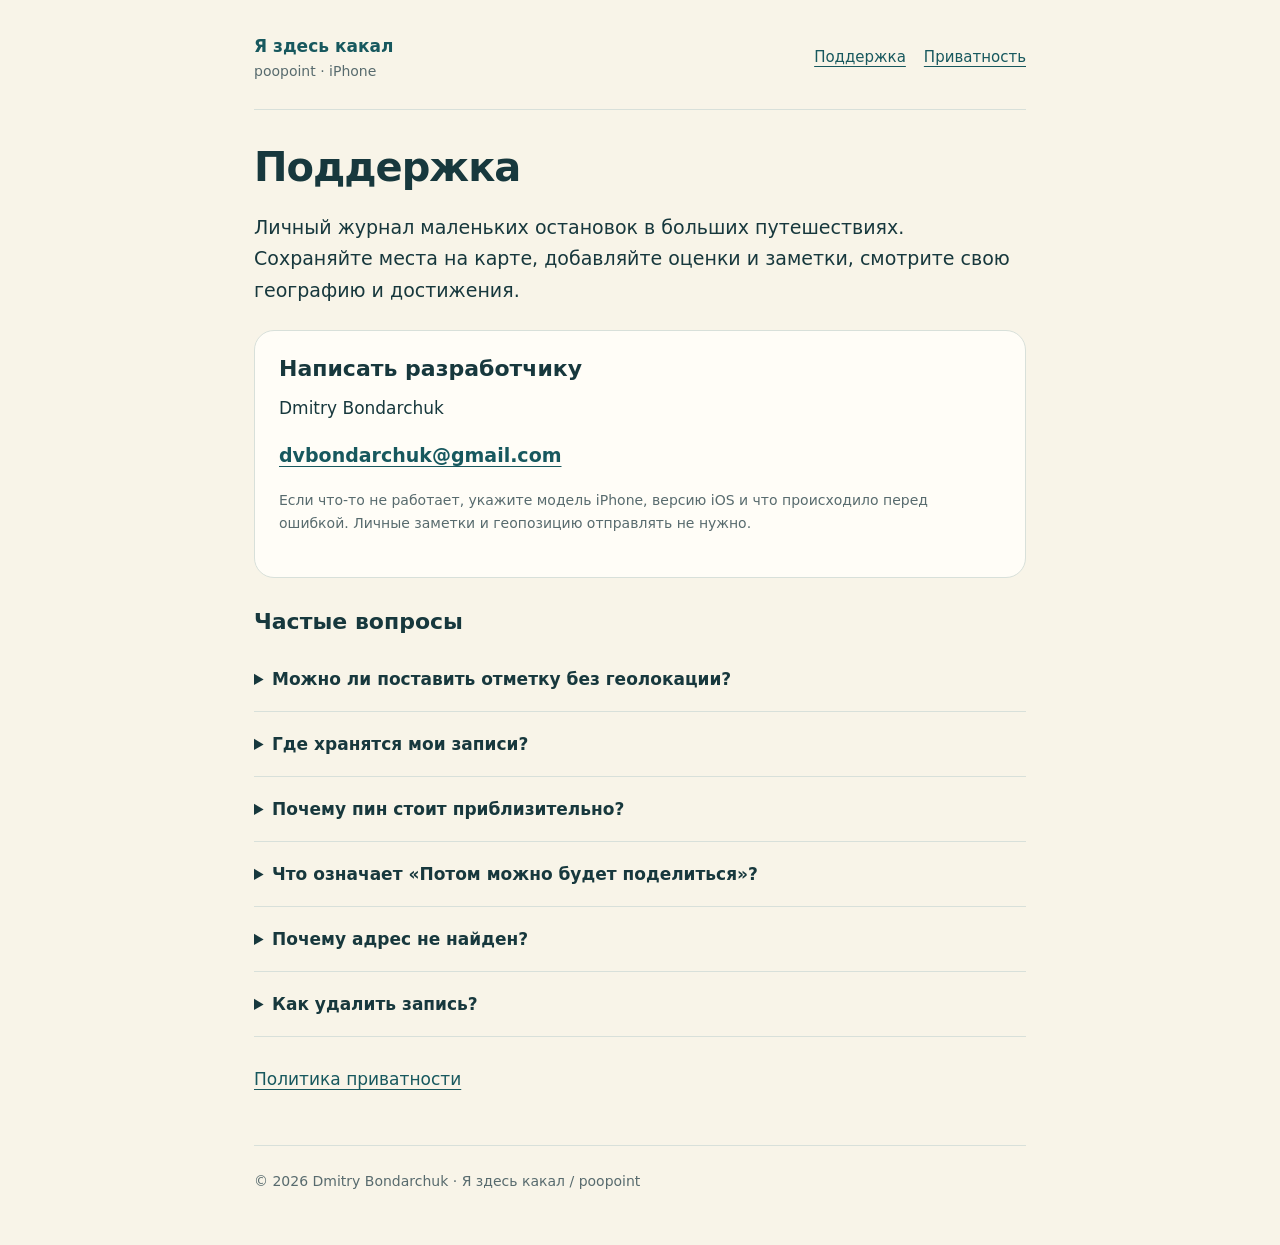
==== index.html @ c4713e23 "Publish support and privacy pages for poopoint" ====
<!doctype html>
<html lang="ru">
<head>
  <meta charset="utf-8"><meta name="viewport" content="width=device-width,initial-scale=1">
  <title>Я здесь какал — поддержка</title>
  <meta name="description" content="Поддержка iPhone-приложения «Я здесь какал»: личный журнал остановок на карте, контакты разработчика и ответы на вопросы.">
  <link rel="stylesheet" href="style.css">
  <link rel="icon" type="image/svg+xml" href="data:image/svg+xml,%3Csvg xmlns='http://www.w3.org/2000/svg' viewBox='0 0 32 32'%3E%3Crect width='32' height='32' rx='8' fill='%2317585e'/%3E%3Cpath d='M16 6a7 7 0 0 0-7 7c0 5 7 13 7 13s7-8 7-13a7 7 0 0 0-7-7Z' fill='%23f8f4e8'/%3E%3Ccircle cx='16' cy='13' r='3' fill='%23ef8a73'/%3E%3C/svg%3E">
</head>
<body>
<a class="skip" href="#content">Перейти к содержимому</a>
<div class="wrap">
  <header><a class="brand" href="index.html">Я здесь какал<span>poopoint · iPhone</span></a><nav aria-label="Навигация"><a href="index.html" aria-current="page">Поддержка</a><a href="privacy.html">Приватность</a></nav></header>
  <main id="content">
    <h1>Поддержка</h1>
    <p class="intro">Личный журнал маленьких остановок в больших путешествиях. Сохраняйте места на карте, добавляйте оценки и заметки, смотрите свою географию и достижения.</p>
    <div class="card"><h2 style="margin-top:0">Написать разработчику</h2><p>Dmitry Bondarchuk</p><p class="contact"><a href="mailto:dvbondarchuk@gmail.com?subject=Poopoint%20%E2%80%94%20%D0%BF%D0%BE%D0%B4%D0%B4%D0%B5%D1%80%D0%B6%D0%BA%D0%B0">dvbondarchuk@gmail.com</a></p><p class="meta">Если что-то не работает, укажите модель iPhone, версию iOS и что происходило перед ошибкой. Личные заметки и геопозицию отправлять не нужно.</p></div>
    <h2>Частые вопросы</h2>
    <details><summary>Можно ли поставить отметку без геолокации?</summary><p>Да. Удерживайте палец на нужной точке карты — откроется форма новой отметки. Если хотите разрешить геолокацию, откройте системные Настройки → приложение → Геопозиция.</p></details>
    <details><summary>Где хранятся мои записи?</summary><p>В локальном хранилище приложения на вашем iPhone. У приложения нет аккаунтов, публичной ленты или синхронизации CloudKit. Данные могут включаться в стандартную резервную копию устройства согласно вашим настройкам Apple.</p></details>
    <details><summary>Почему пин стоит приблизительно?</summary><p>Перед сохранением координаты округляются до сетки около 80 метров. Это уменьшает точность личного журнала. Округление не делает отметку анонимной.</p></details>
    <details><summary>Что означает «Потом можно будет поделиться»?</summary><p>Это локальное пожелание на будущее. Оно ничего не публикует и не отправляет другим людям. Сейчас обе настройки видимости сохраняют запись только на устройстве.</p></details>
    <details><summary>Почему адрес не найден?</summary><p>Адрес определяет сервис Apple по округлённой точке. Без сети или при ошибке сервиса запись всё равно сохраняется. В деталях отметки можно повторить поиск адреса позже.</p></details>
    <details><summary>Как удалить запись?</summary><p>Откройте отметку на карте или в истории, нажмите «Удалить отметку» и подтвердите действие. Отметка исчезнет из журнала. Удаление приложения также удаляет его локальное хранилище; резервные копии управляются отдельно в настройках Apple.</p></details>
    <p style="margin-top:28px"><a href="privacy.html">Политика приватности</a></p>
  </main>
  <footer>© 2026 Dmitry Bondarchuk · Я здесь какал / poopoint</footer>
</div>
</body></html>
---- style.css ----
:root{color-scheme:light dark;--paper:#f8f4e8;--card:#fffdf7;--ink:#17383d;--muted:#586b6e;--line:#d8e0da;--accent:#17585e;--coral:#ef8a73}
*{box-sizing:border-box}body{margin:0;background:var(--paper);color:var(--ink);font:17px/1.65 system-ui,-apple-system,BlinkMacSystemFont,sans-serif}a{color:var(--accent);text-underline-offset:4px}a:hover{opacity:.8}a:focus-visible{outline:3px solid var(--accent);outline-offset:5px;border-radius:3px}.wrap{max-width:820px;margin:auto;padding:32px 24px 52px}header{display:flex;justify-content:space-between;align-items:center;gap:20px;padding-bottom:26px;border-bottom:1px solid var(--line)}.brand{font-weight:700;text-decoration:none}.brand span{font-weight:400;color:var(--muted);display:block;font-size:14px}nav{display:flex;gap:18px;flex-wrap:wrap;font-size:15px}main{padding:34px 0}h1{font-size:clamp(28px,6vw,40px);line-height:1.15;letter-spacing:-.025em;margin:0 0 22px}h2{font-size:22px;line-height:1.3;margin:30px 0 10px}p{margin:0 0 18px}.intro{font-size:19px}.card{border:1px solid var(--line);border-radius:20px;background:var(--card);padding:24px;margin:24px 0}.contact{font-size:19px;font-weight:600;overflow-wrap:anywhere}.meta,footer{color:var(--muted);font-size:14px}footer{border-top:1px solid var(--line);padding-top:24px}li{margin:10px 0}ul,ol{padding-left:24px}.notice{border-left:3px solid var(--coral);padding:4px 0 4px 18px}details{border-bottom:1px solid var(--line);padding:18px 0}summary{font-weight:600;cursor:pointer}details p{margin:14px 0 0}.skip{position:absolute;left:24px;top:-100px}.skip:focus{top:12px;background:var(--card);padding:10px} @media(max-width:560px){header{align-items:flex-start;flex-direction:column}.wrap{padding:24px 20px 36px}.card{padding:20px}}@media(prefers-color-scheme:dark){:root{--paper:#102126;--card:#1d3036;--ink:#f4f5ec;--muted:#b3c7c8;--line:#345057;--accent:#8bd3cc;--coral:#f09880}}

main{overflow-wrap:anywhere}
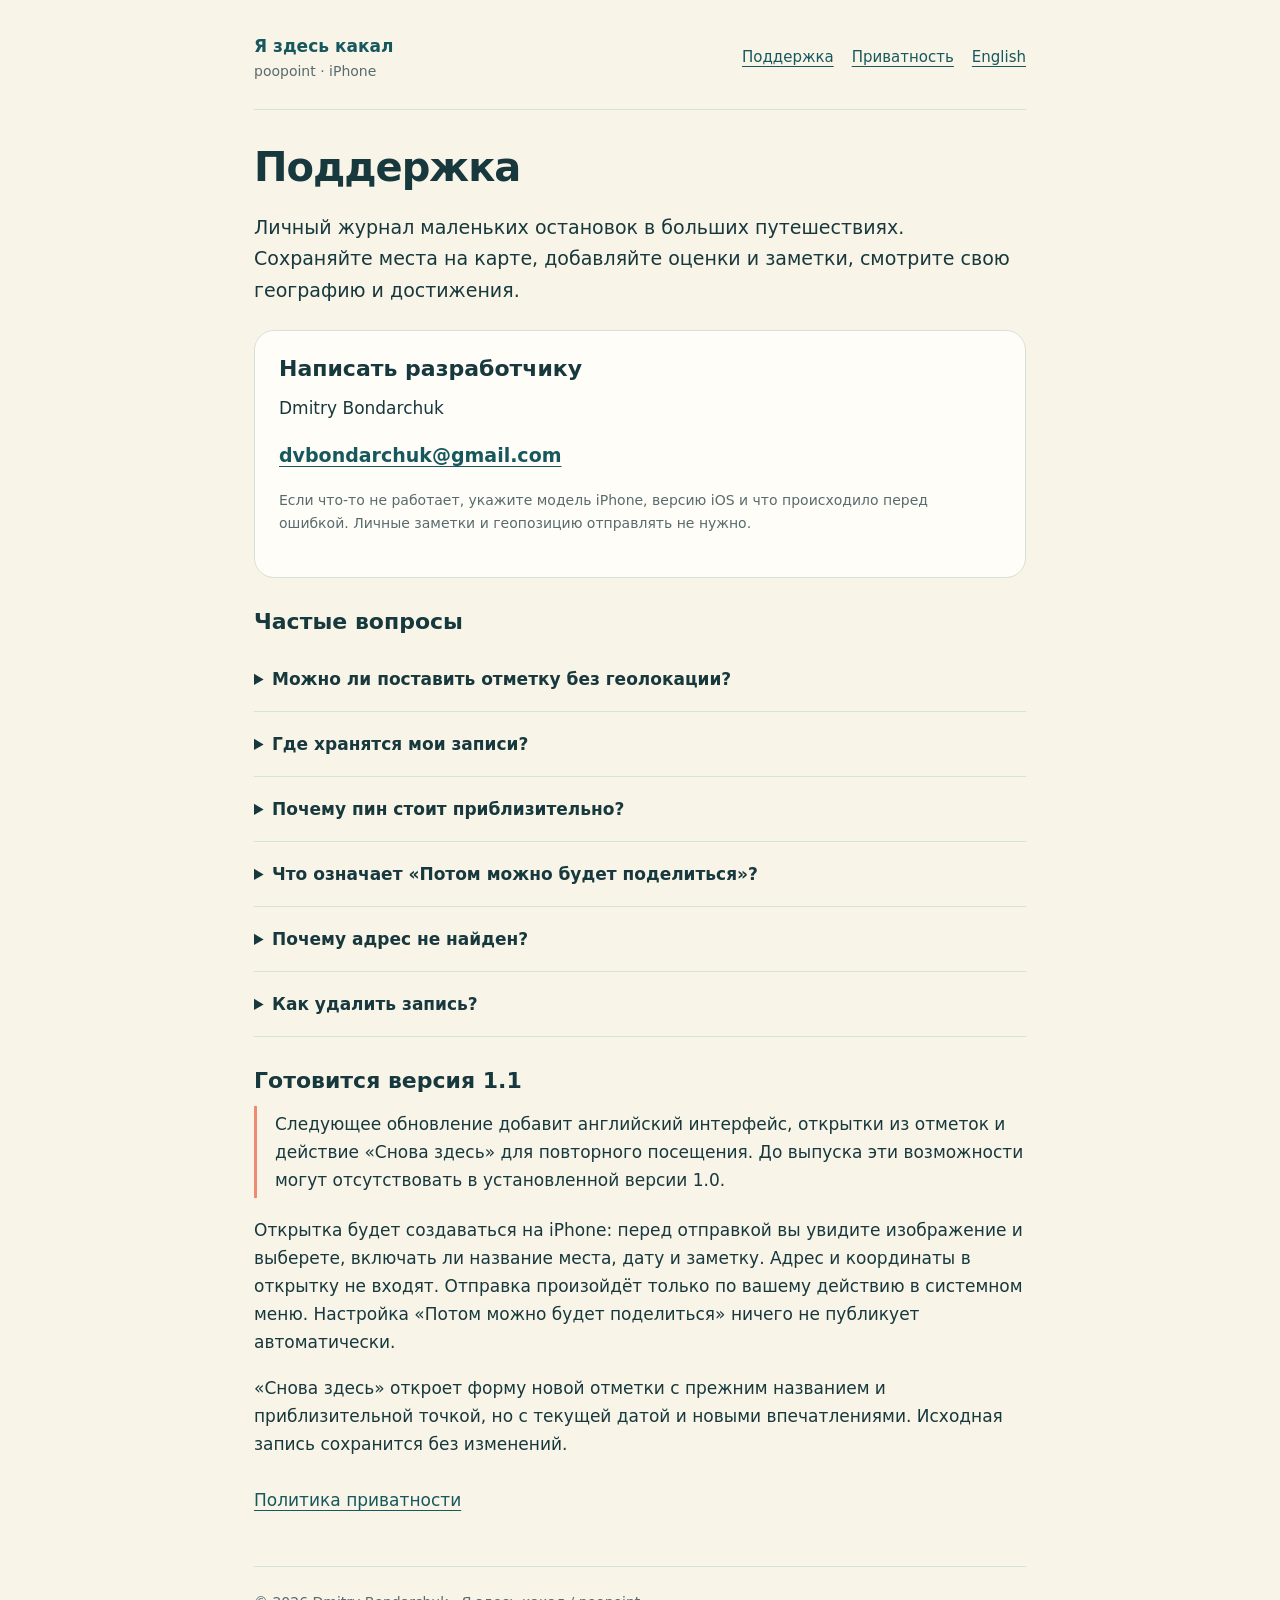
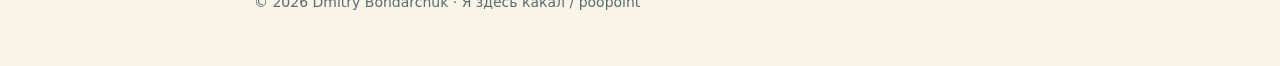
==== commit fc50990e: "Add English support and privacy pages for upcoming 1.1" ====
--- a/index.html
+++ b/index.html
@@ -10,7 +10,7 @@
 <body>
 <a class="skip" href="#content">Перейти к содержимому</a>
 <div class="wrap">
-  <header><a class="brand" href="index.html">Я здесь какал<span>poopoint · iPhone</span></a><nav aria-label="Навигация"><a href="index.html" aria-current="page">Поддержка</a><a href="privacy.html">Приватность</a></nav></header>
+  <header><a class="brand" href="index.html">Я здесь какал<span>poopoint · iPhone</span></a><nav aria-label="Навигация"><a href="index.html" aria-current="page">Поддержка</a><a href="privacy.html">Приватность</a><a href="en/index.html" lang="en" hreflang="en">English</a></nav></header>
   <main id="content">
     <h1>Поддержка</h1>
     <p class="intro">Личный журнал маленьких остановок в больших путешествиях. Сохраняйте места на карте, добавляйте оценки и заметки, смотрите свою географию и достижения.</p>
@@ -22,6 +22,10 @@
     <details><summary>Что означает «Потом можно будет поделиться»?</summary><p>Это локальное пожелание на будущее. Оно ничего не публикует и не отправляет другим людям. Сейчас обе настройки видимости сохраняют запись только на устройстве.</p></details>
     <details><summary>Почему адрес не найден?</summary><p>Адрес определяет сервис Apple по округлённой точке. Без сети или при ошибке сервиса запись всё равно сохраняется. В деталях отметки можно повторить поиск адреса позже.</p></details>
     <details><summary>Как удалить запись?</summary><p>Откройте отметку на карте или в истории, нажмите «Удалить отметку» и подтвердите действие. Отметка исчезнет из журнала. Удаление приложения также удаляет его локальное хранилище; резервные копии управляются отдельно в настройках Apple.</p></details>
+    <h2>Готовится версия 1.1</h2>
+    <p class="notice">Следующее обновление добавит английский интерфейс, открытки из отметок и действие «Снова здесь» для повторного посещения. До выпуска эти возможности могут отсутствовать в установленной версии 1.0.</p>
+    <p>Открытка будет создаваться на iPhone: перед отправкой вы увидите изображение и выберете, включать ли название места, дату и заметку. Адрес и координаты в открытку не входят. Отправка произойдёт только по вашему действию в системном меню. Настройка «Потом можно будет поделиться» ничего не публикует автоматически.</p>
+    <p>«Снова здесь» откроет форму новой отметки с прежним названием и приблизительной точкой, но с текущей датой и новыми впечатлениями. Исходная запись сохранится без изменений.</p>
     <p style="margin-top:28px"><a href="privacy.html">Политика приватности</a></p>
   </main>
   <footer>© 2026 Dmitry Bondarchuk · Я здесь какал / poopoint</footer>
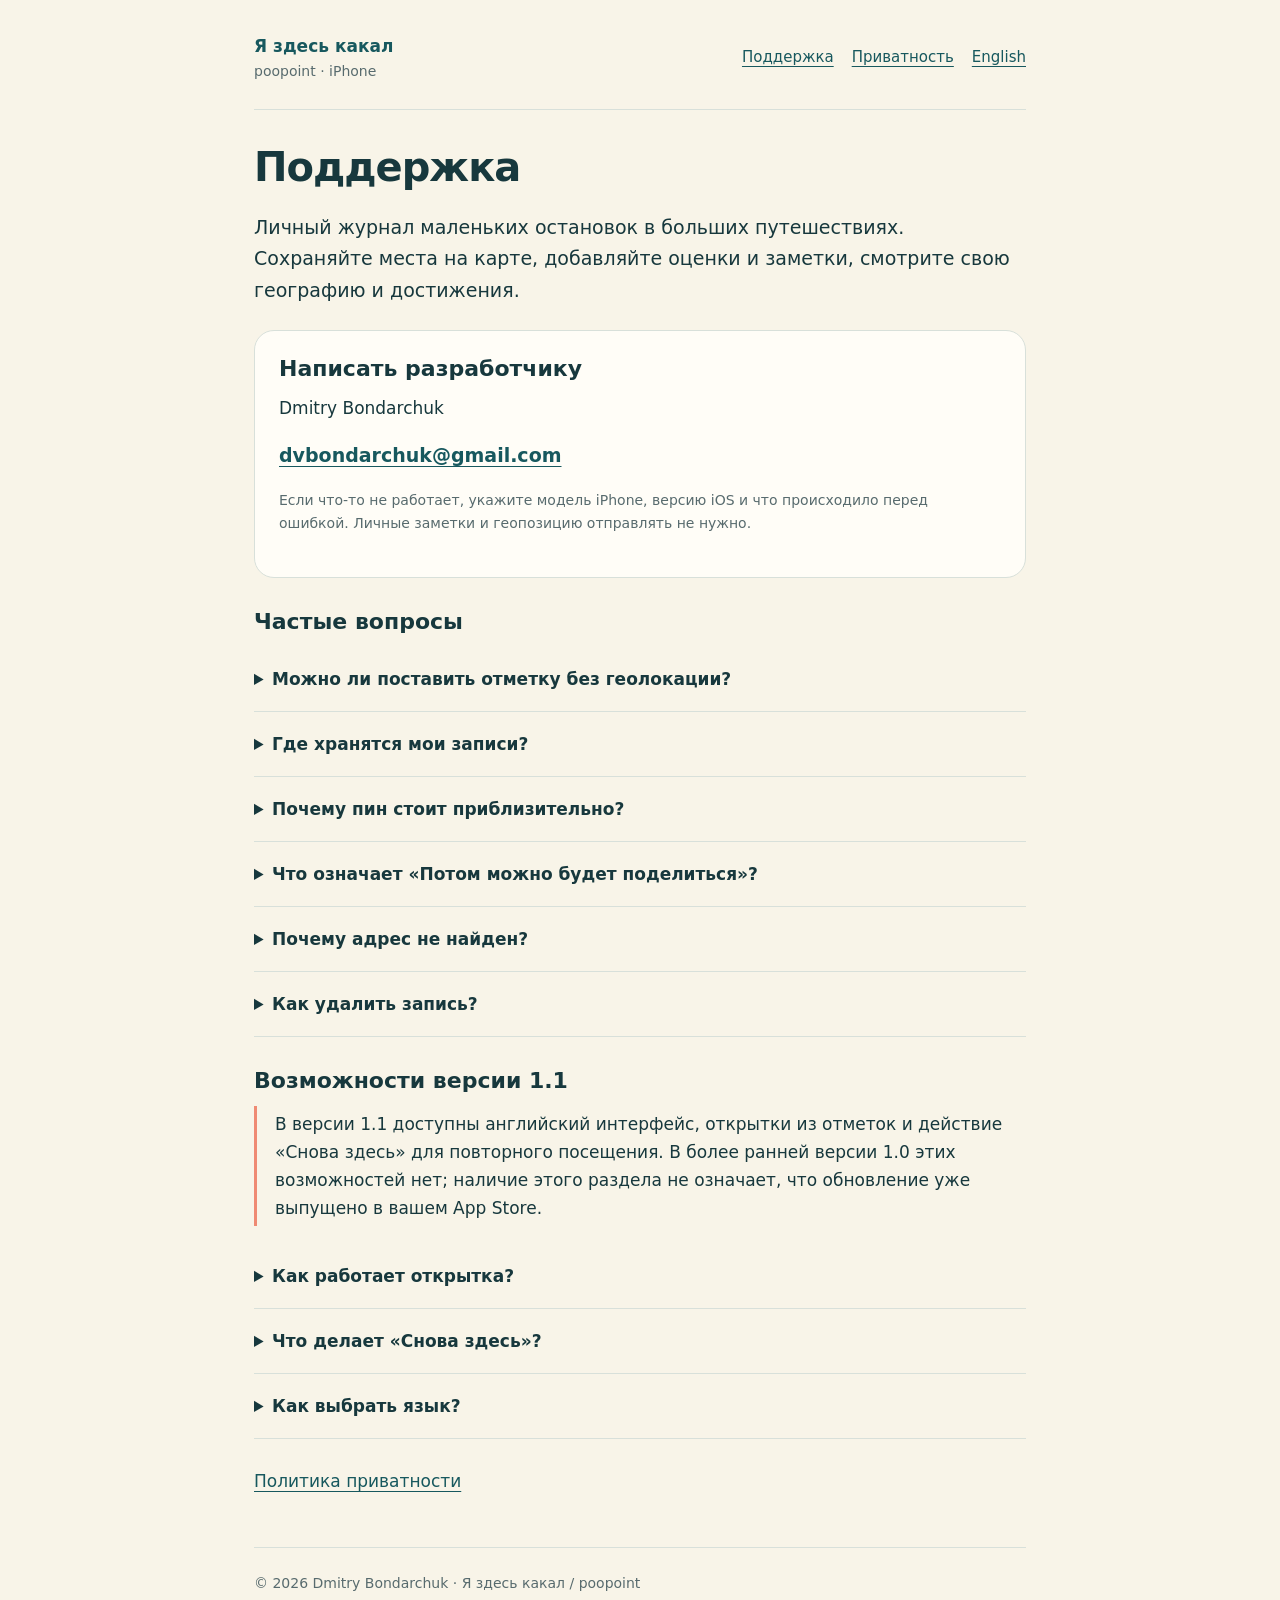
==== commit f9c50d21: "Publish privacy policy for local postcard sharing in 1.1" ====
--- a/index.html
+++ b/index.html
@@ -22,10 +22,11 @@
     <details><summary>Что означает «Потом можно будет поделиться»?</summary><p>Это локальное пожелание на будущее. Оно ничего не публикует и не отправляет другим людям. Сейчас обе настройки видимости сохраняют запись только на устройстве.</p></details>
     <details><summary>Почему адрес не найден?</summary><p>Адрес определяет сервис Apple по округлённой точке. Без сети или при ошибке сервиса запись всё равно сохраняется. В деталях отметки можно повторить поиск адреса позже.</p></details>
     <details><summary>Как удалить запись?</summary><p>Откройте отметку на карте или в истории, нажмите «Удалить отметку» и подтвердите действие. Отметка исчезнет из журнала. Удаление приложения также удаляет его локальное хранилище; резервные копии управляются отдельно в настройках Apple.</p></details>
-    <h2>Готовится версия 1.1</h2>
-    <p class="notice">Следующее обновление добавит английский интерфейс, открытки из отметок и действие «Снова здесь» для повторного посещения. До выпуска эти возможности могут отсутствовать в установленной версии 1.0.</p>
-    <p>Открытка будет создаваться на iPhone: перед отправкой вы увидите изображение и выберете, включать ли название места, дату и заметку. Адрес и координаты в открытку не входят. Отправка произойдёт только по вашему действию в системном меню. Настройка «Потом можно будет поделиться» ничего не публикует автоматически.</p>
-    <p>«Снова здесь» откроет форму новой отметки с прежним названием и приблизительной точкой, но с текущей датой и новыми впечатлениями. Исходная запись сохранится без изменений.</p>
+    <h2>Возможности версии 1.1</h2>
+    <p class="notice">В версии 1.1 доступны английский интерфейс, открытки из отметок и действие «Снова здесь» для повторного посещения. В более ранней версии 1.0 этих возможностей нет; наличие этого раздела не означает, что обновление уже выпущено в вашем App Store.</p>
+    <details><summary>Как работает открытка?</summary><p>Открытка создаётся на iPhone. Перед отправкой вы видите готовое изображение и выбираете, включать ли название места, дату и заметку. Город и страну тоже можно скрыть. Адрес и координаты в открытку не входят. Длинная заметка сокращается до 180 символов, включая многоточие; предпросмотр показывает итоговый текст.</p><p>Кнопка «Поделиться открыткой» открывает системное меню: вы выбираете приложение, получателя или сохранение в «Файлы». Приложение не запрашивает доступ к фототеке и не сохраняет изображение в «Фото» напрямую. Настройка «Потом можно будет поделиться» ничего не публикует автоматически.</p></details>
+    <details><summary>Что делает «Снова здесь»?</summary><p>Открывает форму новой отметки с прежним названием и приблизительной точкой, но с текущей датой. Оценка, теги, заметка и видимость начинаются заново. После сохранения в журнале появляется отдельное посещение; исходная запись остаётся без изменений. Отмена формы ничего не сохраняет.</p></details>
+    <details><summary>Как выбрать язык?</summary><p>Версия 1.1 поддерживает русский и английский интерфейс. Язык приложения можно выбрать в системных настройках iOS, если устройство предлагает эту настройку. Названия и заметки, введённые вами, не переводятся. Города и адреса от Apple могут оставаться на русском; страны отображаются на выбранном языке, если найден их код.</p></details>
     <p style="margin-top:28px"><a href="privacy.html">Политика приватности</a></p>
   </main>
   <footer>© 2026 Dmitry Bondarchuk · Я здесь какал / poopoint</footer>
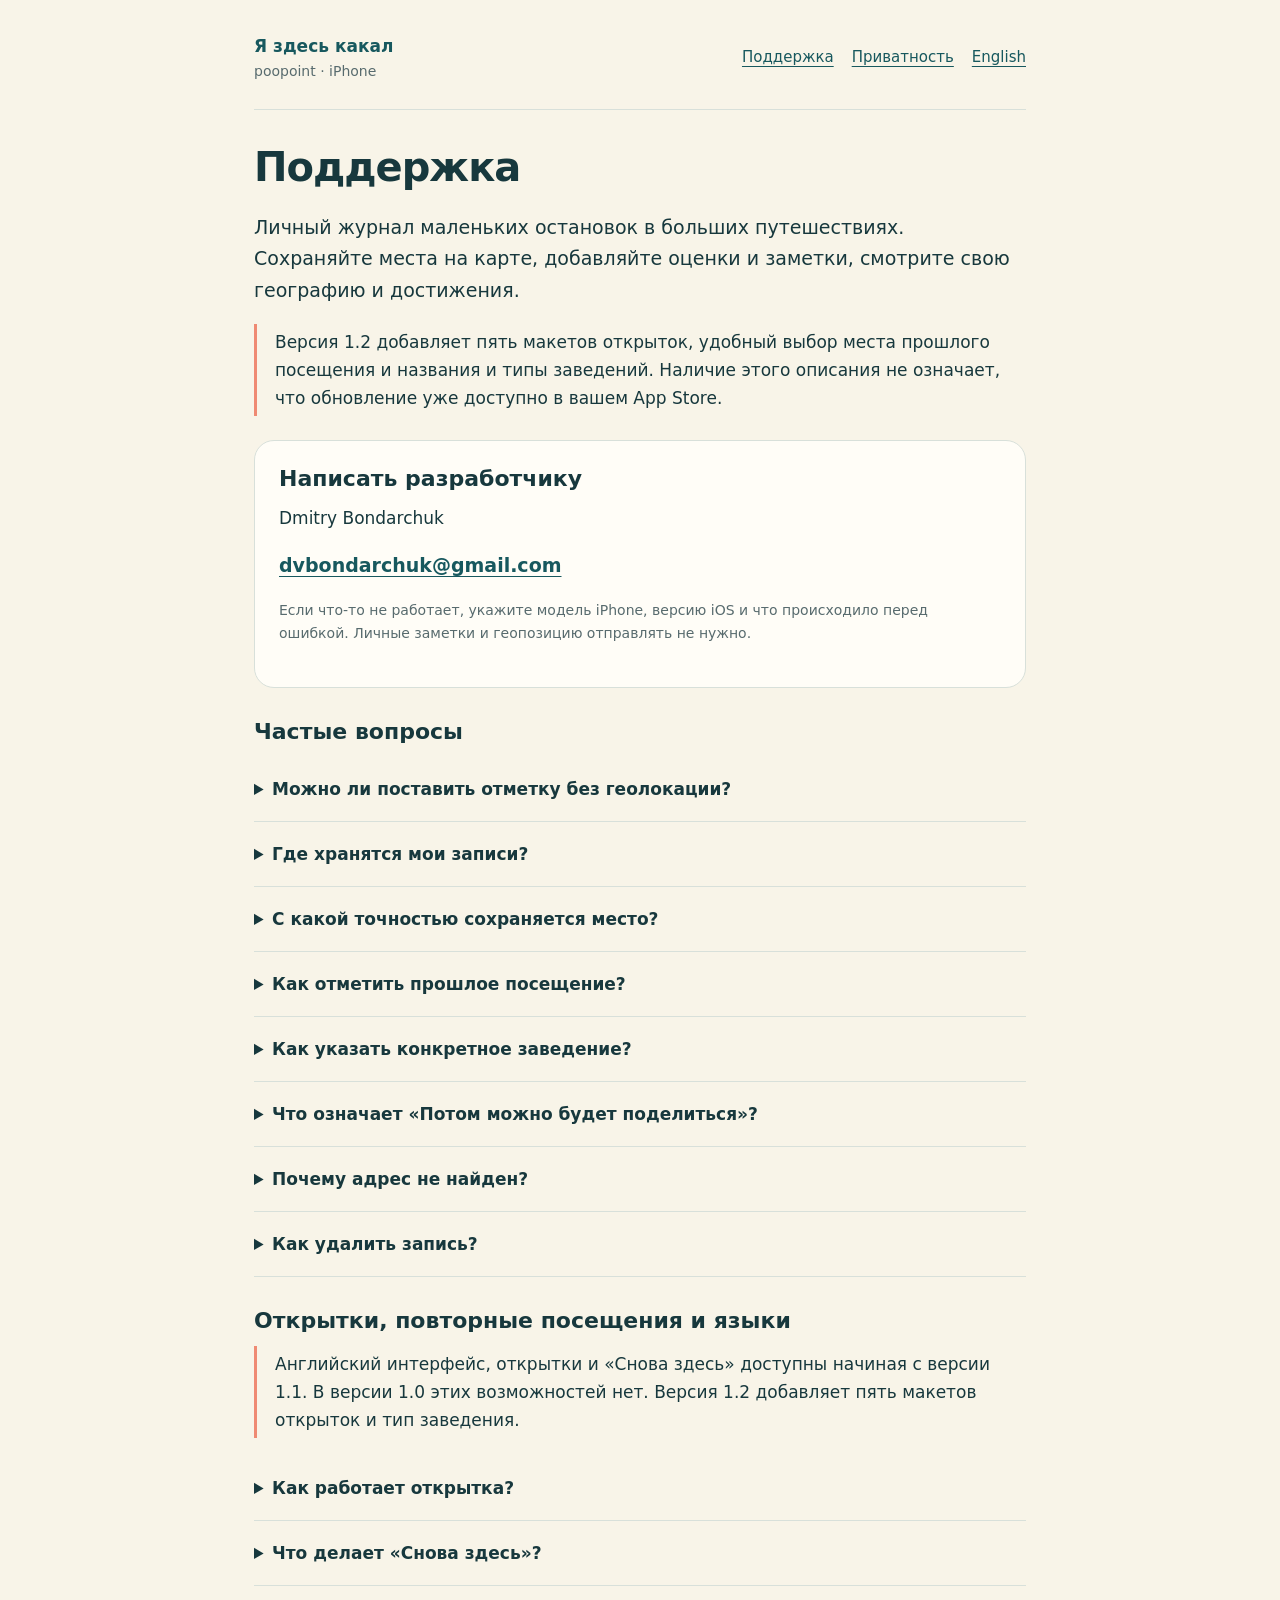
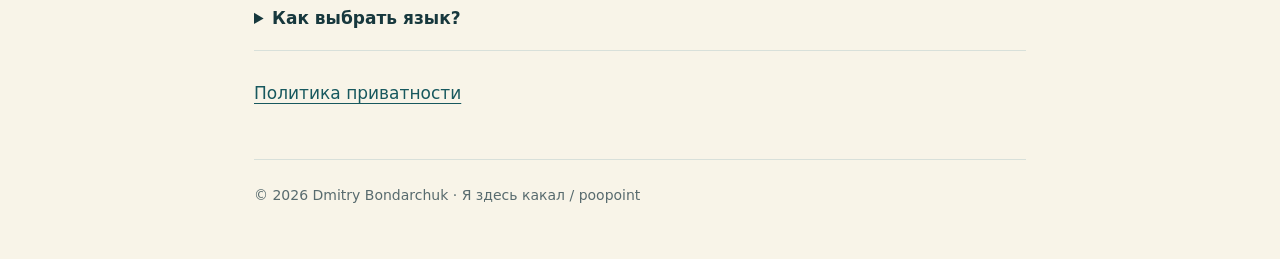
==== commit 488469f0: "Update support and privacy for version 1.2" ====
--- a/index.html
+++ b/index.html
@@ -14,19 +14,22 @@
   <main id="content">
     <h1>Поддержка</h1>
     <p class="intro">Личный журнал маленьких остановок в больших путешествиях. Сохраняйте места на карте, добавляйте оценки и заметки, смотрите свою географию и достижения.</p>
+    <p class="notice">Версия 1.2 добавляет пять макетов открыток, удобный выбор места прошлого посещения и названия и типы заведений. Наличие этого описания не означает, что обновление уже доступно в вашем App Store.</p>
     <div class="card"><h2 style="margin-top:0">Написать разработчику</h2><p>Dmitry Bondarchuk</p><p class="contact"><a href="mailto:dvbondarchuk@gmail.com?subject=Poopoint%20%E2%80%94%20%D0%BF%D0%BE%D0%B4%D0%B4%D0%B5%D1%80%D0%B6%D0%BA%D0%B0">dvbondarchuk@gmail.com</a></p><p class="meta">Если что-то не работает, укажите модель iPhone, версию iOS и что происходило перед ошибкой. Личные заметки и геопозицию отправлять не нужно.</p></div>
     <h2>Частые вопросы</h2>
-    <details><summary>Можно ли поставить отметку без геолокации?</summary><p>Да. Удерживайте палец на нужной точке карты — откроется форма новой отметки. Если хотите разрешить геолокацию, откройте системные Настройки → приложение → Геопозиция.</p></details>
+    <details><summary>Можно ли поставить отметку без геолокации?</summary><p>Да. В версии 1.2 нажмите «Отметить место» → «Выбрать на карте», найдите место по названию или адресу либо двигайте карту под меткой и подтвердите точку. Этот выбор не требует доступа к геопозиции. В версиях 1.0 и 1.1 место можно выбрать долгим нажатием на карту. Разрешить доступ для текущего положения позже можно в Настройках iOS → приложение → Геопозиция.</p></details>
     <details><summary>Где хранятся мои записи?</summary><p>В локальном хранилище приложения на вашем iPhone. У приложения нет аккаунтов, публичной ленты или синхронизации CloudKit. Данные могут включаться в стандартную резервную копию устройства согласно вашим настройкам Apple.</p></details>
-    <details><summary>Почему пин стоит приблизительно?</summary><p>Перед сохранением координаты округляются до сетки около 80 метров. Это уменьшает точность личного журнала. Округление не делает отметку анонимной.</p></details>
+    <details><summary>С какой точностью сохраняется место?</summary><p>В версии 1.2 приложение сохраняет новую выбранную на карте точку без дополнительного округления или смещения. Если вы выбираете текущее положение, точность зависит от данных iOS и настройки «Точная геопозиция». Версии 1.0 и 1.1 сохраняли точки на сетке около 80 метров. Прежние записи остаются на сохранённых координатах; обновление не восстанавливает их исходную точность.</p></details>
+    <details><summary>Как отметить прошлое посещение?</summary><p>В версии 1.2 нажмите «Отметить место» → «Выбрать на карте», выберите нужную точку и укажите дату в форме. Для вчерашнего посещения есть кнопка «Вчера». Сохранение создаёт отдельную запись; другие посещения не меняются.</p></details>
+    <details><summary>Как указать конкретное заведение?</summary><p>В версии 1.2 в форме отметки можно выбрать найденное заведение рядом с выбранной точкой или запустить «Найти места рядом». Вы сами подтверждаете нужное место; ближайшее заведение не выбирается автоматически. Название и тип — например, кафе, бар или вокзал — можно указать вручную. Тип подставляется только для известных категорий Apple. Если у вокзала или другого заведения нет известной категории, выберите тип вручную. Название само по себе не определяет тип. Эти поля сохраняются вместе с посещением; для открытки каждое из них включается отдельно.</p></details>
     <details><summary>Что означает «Потом можно будет поделиться»?</summary><p>Это локальное пожелание на будущее. Оно ничего не публикует и не отправляет другим людям. Сейчас обе настройки видимости сохраняют запись только на устройстве.</p></details>
-    <details><summary>Почему адрес не найден?</summary><p>Адрес определяет сервис Apple по округлённой точке. Без сети или при ошибке сервиса запись всё равно сохраняется. В деталях отметки можно повторить поиск адреса позже.</p></details>
+    <details><summary>Почему адрес не найден?</summary><p>В версии 1.2 адрес определяет сервис Apple по выбранной точке. Если Apple возвращает номер дома, он сохраняется вместе с адресом. Версии 1.0 и 1.1 использовали округлённую точку и не сохраняли номер дома. Без сети или при ошибке сервиса запись всё равно сохраняется. В деталях отметки можно повторить поиск адреса позже.</p></details>
     <details><summary>Как удалить запись?</summary><p>Откройте отметку на карте или в истории, нажмите «Удалить отметку» и подтвердите действие. Отметка исчезнет из журнала. Удаление приложения также удаляет его локальное хранилище; резервные копии управляются отдельно в настройках Apple.</p></details>
-    <h2>Возможности версии 1.1</h2>
-    <p class="notice">В версии 1.1 доступны английский интерфейс, открытки из отметок и действие «Снова здесь» для повторного посещения. В более ранней версии 1.0 этих возможностей нет; наличие этого раздела не означает, что обновление уже выпущено в вашем App Store.</p>
-    <details><summary>Как работает открытка?</summary><p>Открытка создаётся на iPhone. Перед отправкой вы видите готовое изображение и выбираете, включать ли название места, дату и заметку. Город и страну тоже можно скрыть. Адрес и координаты в открытку не входят. Длинная заметка сокращается до 180 символов, включая многоточие; предпросмотр показывает итоговый текст.</p><p>Кнопка «Поделиться открыткой» открывает системное меню: вы выбираете приложение, получателя или сохранение в «Файлы». Приложение не запрашивает доступ к фототеке и не сохраняет изображение в «Фото» напрямую. Настройка «Потом можно будет поделиться» ничего не публикует автоматически.</p></details>
-    <details><summary>Что делает «Снова здесь»?</summary><p>Открывает форму новой отметки с прежним названием и приблизительной точкой, но с текущей датой. Оценка, теги, заметка и видимость начинаются заново. После сохранения в журнале появляется отдельное посещение; исходная запись остаётся без изменений. Отмена формы ничего не сохраняет.</p></details>
-    <details><summary>Как выбрать язык?</summary><p>Версия 1.1 поддерживает русский и английский интерфейс. Язык приложения можно выбрать в системных настройках iOS, если устройство предлагает эту настройку. Названия и заметки, введённые вами, не переводятся. Города и адреса от Apple могут оставаться на русском; страны отображаются на выбранном языке, если найден их код.</p></details>
+    <h2>Открытки, повторные посещения и языки</h2>
+    <p class="notice">Английский интерфейс, открытки и «Снова здесь» доступны начиная с версии 1.1. В версии 1.0 этих возможностей нет. Версия 1.2 добавляет пять макетов открыток и тип заведения.</p>
+    <details><summary>Как работает открытка?</summary><p>Открытка создаётся на iPhone. Перед отправкой вы видите готовое изображение и выбираете, включать ли название места, дату и заметку. В версии 1.2 доступны пять макетов: «Стикеры», «Паспорт», «Справка», «Мем» и «Передаю трон», а также отдельное поле типа места. Название и тип выключены по умолчанию и включаются отдельно друг от друга. Город и страну тоже можно скрыть. Адрес и координаты в открытку не входят. Длинная заметка сокращается до 180 символов, включая многоточие; предпросмотр показывает итоговый текст.</p><p>Кнопка «Поделиться открыткой» открывает системное меню: вы выбираете приложение, получателя или сохранение в «Файлы». Приложение не запрашивает доступ к фототеке и не сохраняет изображение в «Фото» напрямую. Настройка «Потом можно будет поделиться» ничего не публикует автоматически.</p></details>
+    <details><summary>Что делает «Снова здесь»?</summary><p>Начиная с версии 1.1 открывает форму новой отметки с прежним названием и сохранённой точкой, но с текущей датой. В версии 1.2 также подставляется сохранённый тип места. Оценка, теги, заметка и видимость начинаются заново. После сохранения в журнале появляется отдельное посещение; исходная запись остаётся без изменений. Отмена формы ничего не сохраняет.</p></details>
+    <details><summary>Как выбрать язык?</summary><p>Начиная с версии 1.1 доступны русский и английский интерфейс. Язык приложения можно выбрать в системных настройках iOS, если устройство предлагает эту настройку. Названия и заметки, введённые вами, не переводятся. Города и адреса от Apple могут оставаться на русском; страны отображаются на выбранном языке, если найден их код.</p></details>
     <p style="margin-top:28px"><a href="privacy.html">Политика приватности</a></p>
   </main>
   <footer>© 2026 Dmitry Bondarchuk · Я здесь какал / poopoint</footer>
